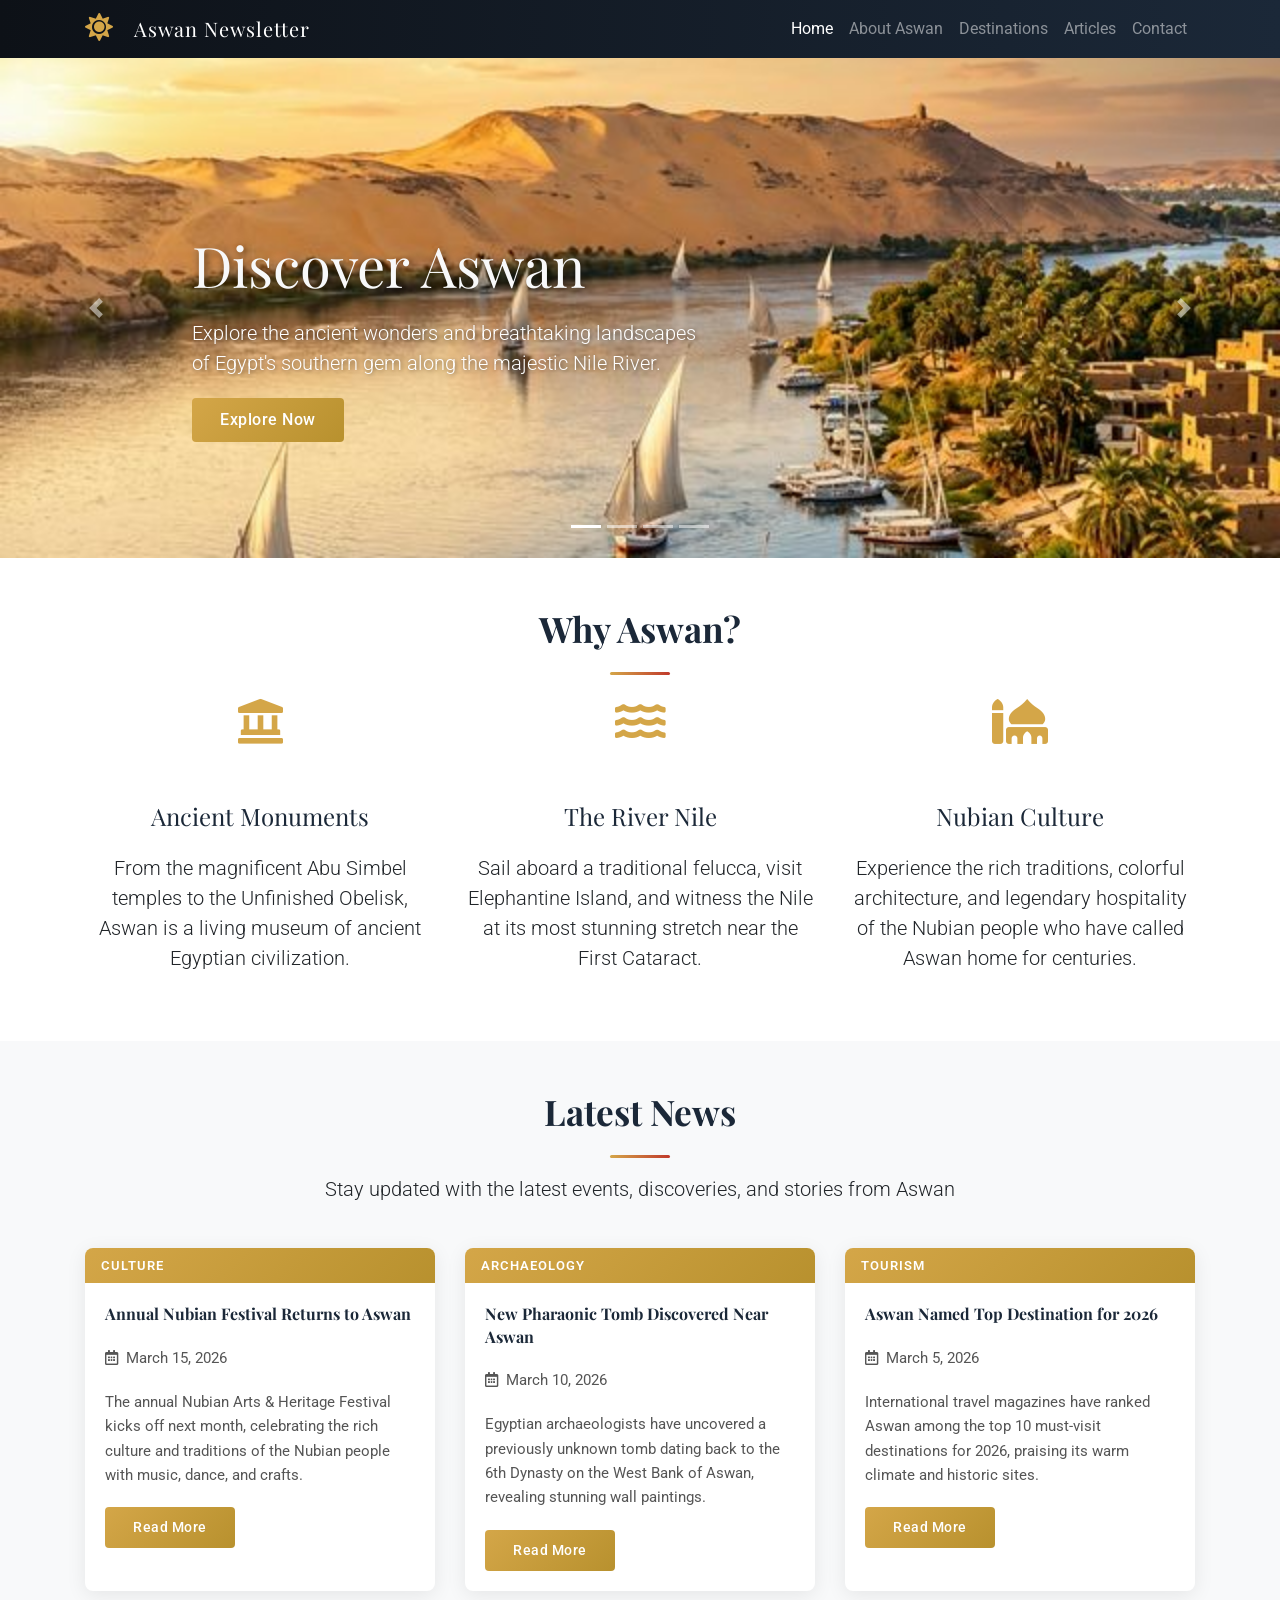
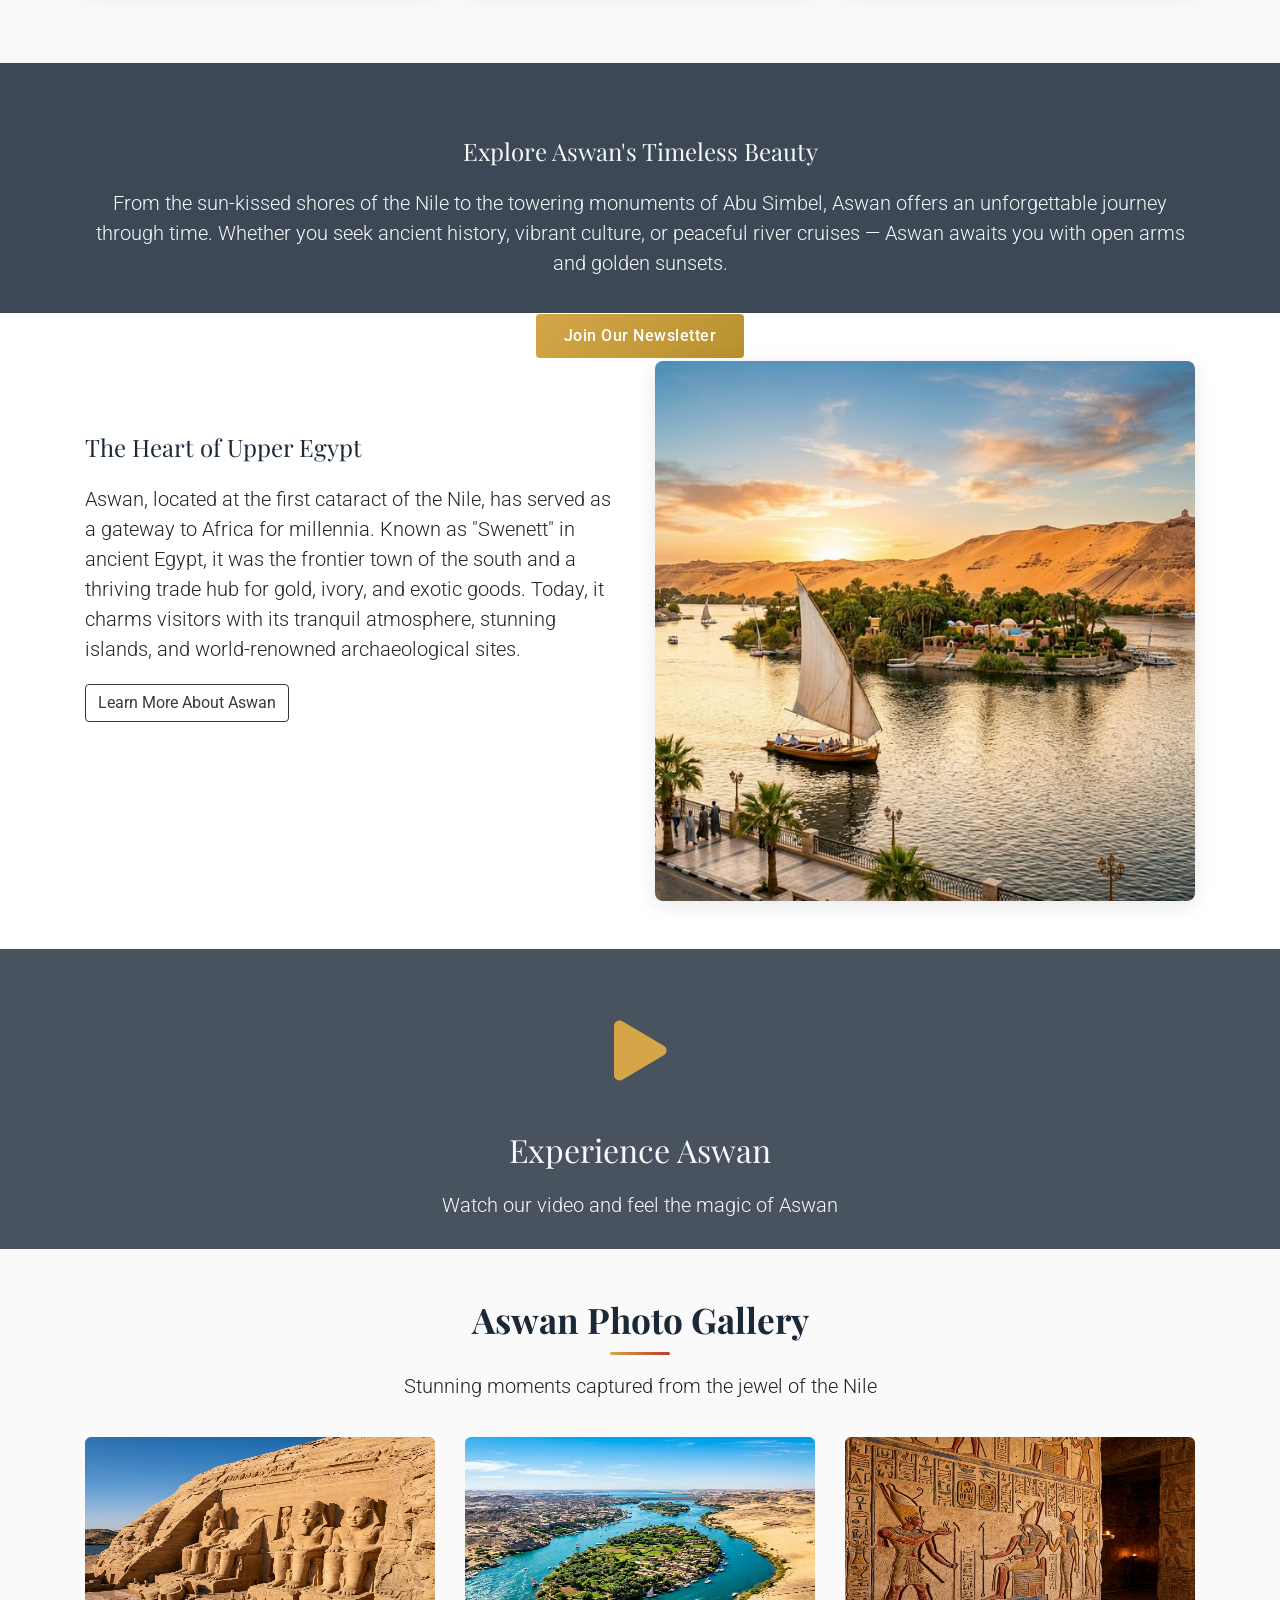
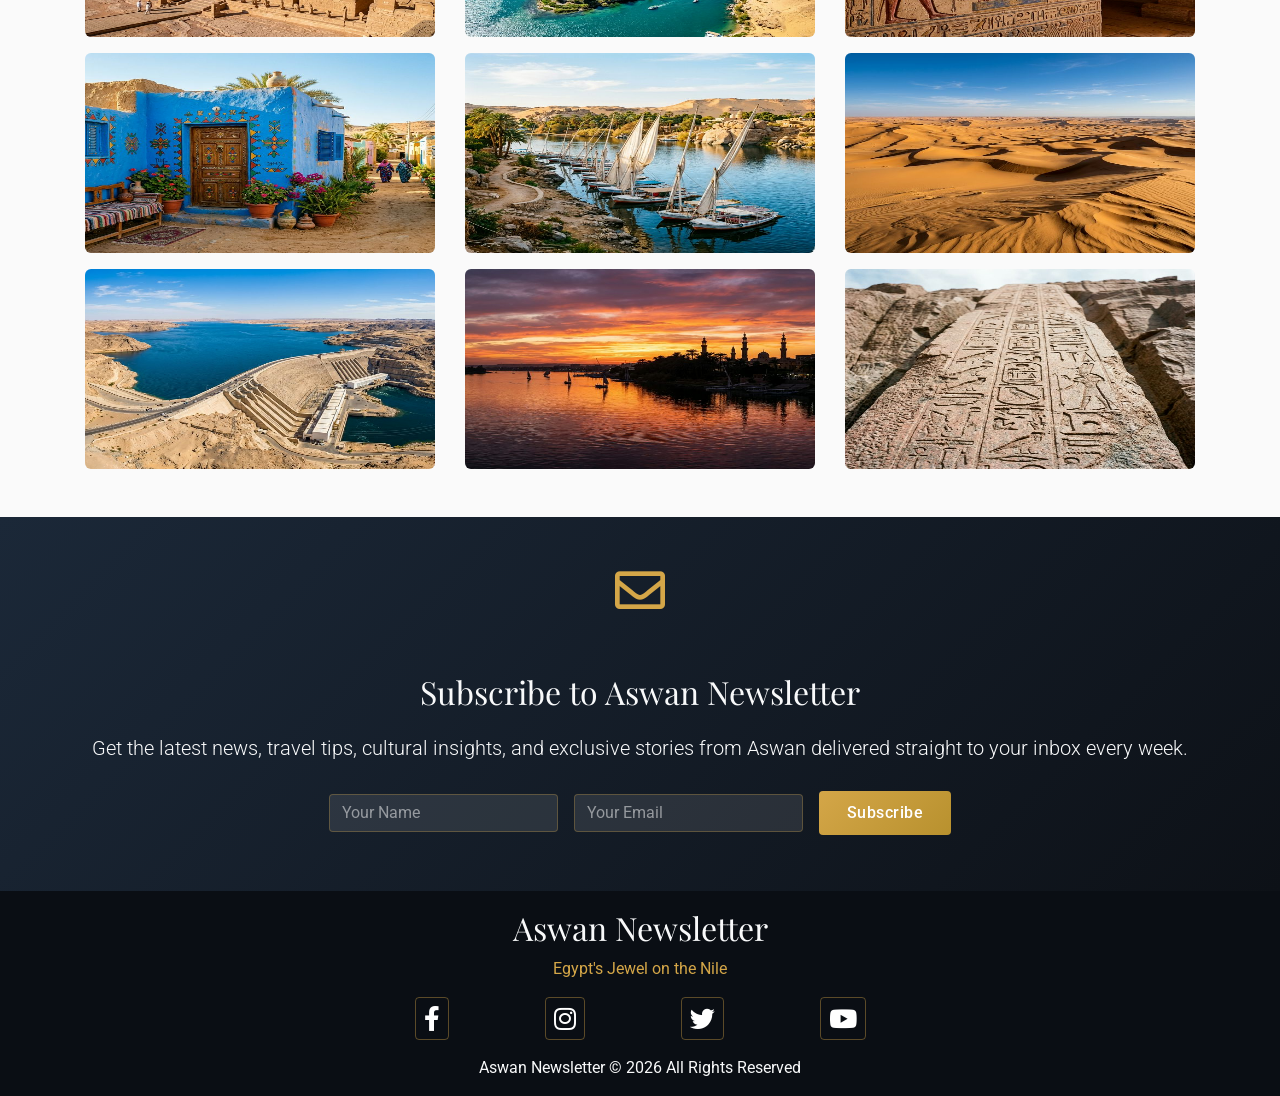
==== index.html @ 7e3fa42f "first commit" ====
<!DOCTYPE html>
<html lang="en">
<head>
	
	<meta charset="utf-8">
	<meta name="viewport" content="width=device-width, initial-scale=1.0">
	<meta name="description" content="Aswan Newsletter - Discover the beauty, culture, history and latest news from Aswan, Egypt's jewel on the Nile.">
	<link rel="shortcut icon" type="image/x-icon" href="img/favicon.png">
	<link rel="stylesheet" type="text/css" href="css/bootstrap.min.css">
	<link rel="stylesheet" type="text/css" href="css/main.css">
	<link rel="stylesheet" type="text/css" href="css/uikit.min.css"> 
	<link rel="stylesheet" type="text/css" href="css/fontawesome/css/all.css">
	<link href="https://fonts.googleapis.com/css2?family=Playfair+Display:wght@400;700&family=Roboto:wght@300;400;500;700&display=swap" rel="stylesheet">
	<title>Aswan Newsletter - Discover Egypt's Jewel on the Nile</title>
</head>
<body>

	<!-- Navbar Section Start -->
	<nav class="navbar navbar-dark navbar-expand-lg" uk-sticky="top:100; animation: uk-animation-slide-top; bottom: #sticky-on-scroll-up">
		<div class="container">
			<a href="index.html" class="navbar-brand">
				<i class="fas fa-sun mr-2" style="color: #D4A648; font-size: 28px;"></i>
				<div class="ml-2 p-0 d-inline webT">Aswan Newsletter</div>
			</a>
			<button class="navbar-toggler navbar-toggler-right" data-toggle="collapse" data-target="#navBar">
				<span class="navbar-toggler-icon"></span>
			</button>
			<div class="collapse navbar-collapse" id="navBar">
				<ul class="navbar-nav  ml-auto ">

					<li class="nav-item active">
						<a class="nav-link " href="index.html">Home</a>
					</li>
					<li class="nav-item">
						<a class="nav-link" href="about.html">About Aswan</a>
					</li>
					<li class="nav-item">
						<a class="nav-link" href="services.html">Destinations</a>
					</li>
					<li class="nav-item">
						<a class="nav-link" href="blog.html">Articles</a>
					</li>
					<li class="nav-item">
						<a class="nav-link" href="contact.html">Contact</a>
					</li>
				</ul>
			</div>
		</div>
	</nav>
	<!-- Nav Section End -->

	<!-- Slider Section Start -->
	<section id="slider" class="bg-dark"> 
		<div id="myCarousel" class="carousel slide" data-ride="carousel">
			<ol class="carousel-indicators">
				<li class="active" data-slide-to="0" data-target="#myCarousel"></li>
				<li data-target="#myCarousel" data-slide-to="1"></li>
				<li data-target="#myCarousel" data-slide-to="2"></li>
				<li data-target="#myCarousel" data-slide-to="3"></li>
			</ol>
			<div class="carousel-inner" role="listbox">
				<div class="carousel-item crs-img-1 active">
					<div class="container">
						<div class="carousel-caption pb-5 mb-5 text-left">
							<h2 class="display-4 text-light">Discover Aswan</h2>
							<p class="lead">
								Explore the ancient wonders and breathtaking landscapes<br>of Egypt's southern gem along the majestic Nile River.
							</p>
							<a href="#latest-news" class="btn btn-aswan">Explore Now</a>
						</div>
					</div>
				</div>
				<div class="carousel-item crs-img-2">
					<div class="container">
						<div class="carousel-caption mb-5 text-center">
							<h2 class="display-4 text-light">Philae Temple</h2>
							<p>
								Uncover the mysteries of the Temple of Isis, a UNESCO World Heritage Site rescued from the rising waters of the Nile.
							</p>
							<a href="#latest-news" class="btn btn-aswan-outline">Read More</a>
						</div>
					</div>
				</div>
				<div class="carousel-item crs-img-3">
					<div class="container">
						<div class="carousel-caption pb-5 mb-5 text-right">
							<h2 class="display-4 text-light">Nubian Heritage</h2>
							<p>
								Immerse yourself in the vibrant colors and warm hospitality<br>of Aswan's legendary Nubian villages.
							</p>
							<a href="#latest-news" class="btn btn-aswan">Discover More</a>
						</div>
					</div>
				</div>
				<div class="carousel-item crs-img-4">
					<div class="container">
						<div class="carousel-caption pb-5 mb-5 text-left">
							<h2 class="display-4 text-light">Nile Sunsets</h2>
							<p>
								Experience the golden sunsets over the Nile — a timeless<br>spectacle that has inspired travelers for millennia.
							</p>
							<a href="#subscribe" class="btn btn-aswan-outline">Subscribe Now</a>
						</div>
					</div>
				</div>
			</div>
			<a href="#myCarousel" class="carousel-control-prev" data-slide="prev">
				<span class="carousel-control-prev-icon"></span>
			</a>
			<a href="#myCarousel" class="carousel-control-next" data-slide="next">
				<span class="carousel-control-next-icon"></span>
			</a>
		</div>		
	</section>
	<!-- Slider Section End -->

	<!-- Showcase Section Start -->
	<section id="showcase">
		<div class="container">
			<div class="row py-5 text-center">
				<div class="col-12 mb-4">
					<h2 class="section-title">Why Aswan?</h2>
					<div class="title-underline"></div>
				</div>
				<div class="col-lg-4 col-md-4">
					<i class="fas fa-landmark mb-3"></i>
					<h3>Ancient Monuments</h3>
					<p class="lead mt-2">From the magnificent Abu Simbel temples to the Unfinished Obelisk, Aswan is a living museum of ancient Egyptian civilization.</p>
				</div>
				<div class="col-lg-4 col-md-4">
					<i class="fas fa-water mb-3"></i>
					<h3>The River Nile</h3>
					<p class="lead mt-2">Sail aboard a traditional felucca, visit Elephantine Island, and witness the Nile at its most stunning stretch near the First Cataract.</p>
				</div>
				<div class="col-lg-4 col-md-4">
					<i class="fas fa-mosque mb-3"></i>
					<h3>Nubian Culture</h3>
					<p class="lead mt-2">Experience the rich traditions, colorful architecture, and legendary hospitality of the Nubian people who have called Aswan home for centuries.</p>
				</div>
			</div>
		</div>
	</section>
	<!-- Showcase Section End -->

	<!-- Latest News Section Start -->
	<section id="latest-news" class="py-5 bg-light">
		<div class="container">
			<div class="row text-center mb-4">
				<div class="col">
					<h2 class="section-title">Latest News</h2>
					<div class="title-underline"></div>
					<p class="lead mt-3">Stay updated with the latest events, discoveries, and stories from Aswan</p>
				</div>
			</div>
			<div class="row">
				<div class="col-lg-4 col-md-6 mb-4">
					<div class="news-card">
						<div class="news-card-badge">Culture</div>
						<div class="news-card-body">
							<h5>Annual Nubian Festival Returns to Aswan</h5>
							<p class="news-date"><i class="far fa-calendar-alt mr-2"></i>March 15, 2026</p>
							<p>The annual Nubian Arts & Heritage Festival kicks off next month, celebrating the rich culture and traditions of the Nubian people with music, dance, and crafts.</p>
							<a href="#" class="btn btn-sm btn-aswan">Read More</a>
						</div>
					</div>
				</div>
				<div class="col-lg-4 col-md-6 mb-4">
					<div class="news-card">
						<div class="news-card-badge">Archaeology</div>
						<div class="news-card-body">
							<h5>New Pharaonic Tomb Discovered Near Aswan</h5>
							<p class="news-date"><i class="far fa-calendar-alt mr-2"></i>March 10, 2026</p>
							<p>Egyptian archaeologists have uncovered a previously unknown tomb dating back to the 6th Dynasty on the West Bank of Aswan, revealing stunning wall paintings.</p>
							<a href="#" class="btn btn-sm btn-aswan">Read More</a>
						</div>
					</div>
				</div>
				<div class="col-lg-4 col-md-6 mb-4">
					<div class="news-card">
						<div class="news-card-badge">Tourism</div>
						<div class="news-card-body">
							<h5>Aswan Named Top Destination for 2026</h5>
							<p class="news-date"><i class="far fa-calendar-alt mr-2"></i>March 5, 2026</p>
							<p>International travel magazines have ranked Aswan among the top 10 must-visit destinations for 2026, praising its warm climate and historic sites.</p>
							<a href="#" class="btn btn-sm btn-aswan">Read More</a>
						</div>
					</div>
				</div>
			</div>
		</div>
	</section>
	<!-- Latest News Section End -->

	<!-- Get Started Section Start -->
	<section id="get-started" class="text-center py-5 text-light">
		<div class="inner-overlay">
			<div class="container">
				<div class="row">
					<div class="col mt-5 pt-4 gC">
						<h3 class="text-light">Explore Aswan's Timeless Beauty</h3>
						<p class="lead">
							From the sun-kissed shores of the Nile to the towering monuments of Abu Simbel, Aswan offers an unforgettable journey through time. Whether you seek ancient history, vibrant culture, or peaceful river cruises — Aswan awaits you with open arms and golden sunsets.
						</p>
						<a href="#subscribe" class="btn btn-aswan mt-3">Join Our Newsletter</a>
					</div>
				</div>
			</div>
		</div>
	</section>
	<!-- Get Started Section End -->

	<!-- Info Section Start -->
	<section id="info" class="py-5">
		<div class="container">
			<div class="row">
				<div class="col-lg-6 col-md-6 col-sm-6 justify-content-center text-left infoS">
					<h3>The Heart of Upper Egypt</h3>
					<p class="lead">
						Aswan, located at the first cataract of the Nile, has served as a gateway to Africa for millennia. Known as "Swenett" in ancient Egypt, it was the frontier town of the south and a thriving trade hub for gold, ivory, and exotic goods. Today, it charms visitors with its tranquil atmosphere, stunning islands, and world-renowned archaeological sites.
					</p>
					<a href="about.html" class="btn btn-outline-dark">Learn More About Aswan</a>
				</div>
				<div class="col-lg-6 col-md-6 col-sm-6 align-self-center">
					<img src="img/info.jpg" class="img-fluid" alt="Aswan on the Nile">
				</div>
			</div>
		</div>
	</section>
	<!-- Info Section End -->

	<!-- Video Section Start -->
	<section id="video" class="text-center text-light">
		<div class="video-overlay">
			<div class="container">
				<div class="row">
					<div class="col mt-5 pt-4">
						<div uk-lightbox>
							<a href="https://youtu.be/uVqv7vIKOwM">
								<i class="fas fa-play"></i>
							</a>
						</div>
						<h2 class=" mt-5 text-light">Experience Aswan</h2>
						<p class="lead">Watch our video and feel the magic of Aswan</p>
					</div>
				</div>
			</div>
		</div>
	</section>
	<!-- Video Section End -->

	<!-- Gallery Section Start -->
	<section id="gallery" class="py-5" uk-lightbox>
		<div class="container">
			<div class="row text-center">
				<div class="col">
					<h2 class="section-title mb-0">Aswan Photo Gallery</h2>
					<div class="title-underline"></div>
					<p class="lead mt-3">Stunning moments captured from the jewel of the Nile</p>
				</div>
			</div>
			<div class="row mt-3">
				<div class="col-lg-4 col-md-4 col-sm-4">
					<a href="img/gallery1.jpg">
						<img src="img/gallery1.jpg" class="img-fluid" alt="Aswan Scenery">
					</a>
				</div>
				<div class="col-lg-4 col-md-4 col-sm-4">
					<a href="img/gallery2.jpg">
						<img src="img/gallery2.jpg" class="img-fluid" alt="Nile River View">
					</a>
				</div>
				<div class="col-lg-4 col-md-4 col-sm-4">
					<a href="img/gallery3.jpg">
						<img src="img/gallery3.jpg" class="img-fluid" alt="Temple Ruins">
					</a>
				</div>
			</div>
			<div class="row mt-3">
				<div class="col-lg-4 col-md-4 col-sm-4">
					<a href="img/gallery4.jpg">
						<img src="img/gallery4.jpg" class="img-fluid" alt="Nubian Village">
					</a>
				</div>
				<div class="col-lg-4 col-md-4 col-sm-4">
					<a href="img/gallery5.jpg">
						<img src="img/gallery5.jpg" class="img-fluid" alt="Felucca Boats">
					</a>
				</div>
				<div class="col-lg-4 col-md-4 col-sm-4">
					<a href="img/gallery6.jpg">
						<img src="img/gallery6.jpg" class="img-fluid" alt="Aswan Desert">
					</a>
				</div>
			</div>
			<div class="row mt-3">
				<div class="col-lg-4 col-md-4 col-sm-4">
					<a href="img/gallery7.jpg">
						<img src="img/gallery7.jpg" class="img-fluid" alt="High Dam View">
					</a>
				</div>
				<div class="col-lg-4 col-md-4 col-sm-4">
					<a href="img/gallery8.jpg">
						<img src="img/gallery8.jpg" class="img-fluid" alt="Sunset on the Nile">
					</a>
				</div>
				<div class="col-lg-4 col-md-4 col-sm-4">
					<a href="img/gallery9.jpg">
						<img src="img/gallery9.jpg" class="img-fluid" alt="Ancient Inscriptions">
					</a>
				</div>
			</div>
		</div>
	</section>
	<!-- Gallery Section End -->

	<!-- Subscribe Section Start -->
	<section id="subscribe" class="text-center py-5 text-light">
		<div class="container">
			<div class="row">
				<div class="col">
					<i class="far fa-envelope subscribe-icon mb-3"></i>
					<h2 class="text-light">Subscribe to Aswan Newsletter</h2>
					<p class="lead">
						Get the latest news, travel tips, cultural insights, and exclusive stories from Aswan delivered straight to your inbox every week.
					</p>
					<form class="form-inline justify-content-center ">
						<input type="text" placeholder="Your Name" class="form-control m-2" id="subscribe-name">
						<input type="email" placeholder="Your Email" class="form-control m-2" id="subscribe-email">
						<input type="submit" value="Subscribe" class="btn btn-aswan m-2" id="subscribe-btn">
					</form>
				</div>
			</div>
		</div>
	</section>
	<!-- Subscribe Section End -->

	<!-- Footer Section Start -->
	<footer id="footer" class="py-3 text-center text-light">
		<div class="container">
			<div class="row">
				<div class="col">
					<h2 class="display-5 mb-0 text-light">Aswan Newsletter</h2>
					<p class="mt-2 mb-0" style="color: #D4A648;">Egypt's Jewel on the Nile</p>
					<div class="d-flex flex-row justify-content-center p-3">
						<div class="px-5">
							<a href="#">
								<i class="fab fa-facebook-f"></i>
							</a>
						</div>
						<div class="px-5">
							<a href="#">
								<i class="fab fa-instagram"></i>
							</a>
						</div>
						<div class="px-5">
							<a href="#">
								<i class="fab fa-twitter"></i>
							</a>
						</div>
						<div class="px-5">
							<a href="#">
								<i class="fab fa-youtube"></i>
							</a>
						</div>
					</div>
				</div>
			</div>
			<div class="row">
				<div class="col">
					Aswan Newsletter © 2026 All Rights Reserved
				</div>
			</div>
		</div>
	</footer>

	<script type="text/javascript" src="js/jquery-slim.min.js"></script>
	<script type="text/javascript" src="js/popper.min.js"></script>
	<script type="text/javascript" src="js/bootstrap.min.js"></script>
	<script type="text/javascript" src="js/uikit.min.js"></script>
	<script type="text/javascript" src="js/uikit-icons.min.js"></script>

	<!-- Toast Notification Styles -->
	<style>
		.toast-container { position: fixed; top: 20px; right: 20px; z-index: 9999; }
		.toast-msg { padding: 15px 25px; border-radius: 8px; color: #fff; margin-bottom: 10px; font-weight: 500; animation: slideIn 0.3s ease; box-shadow: 0 4px 15px rgba(0,0,0,0.2); max-width: 400px; }
		.toast-success { background: linear-gradient(135deg, #27AE60, #1e8449); }
		.toast-error { background: linear-gradient(135deg, #C0392B, #96281B); }
		@keyframes slideIn { from { transform: translateX(100%); opacity: 0; } to { transform: translateX(0); opacity: 1; } }
	</style>
	<div class="toast-container" id="toast-container"></div>

	<!-- Subscribe Form AJAX -->
	<script>
		function showToast(message, type) {
			var container = document.getElementById('toast-container');
			var toast = document.createElement('div');
			toast.className = 'toast-msg toast-' + type;
			toast.textContent = message;
			container.appendChild(toast);
			setTimeout(function() { toast.remove(); }, 4000);
		}

		var subscribeForm = document.querySelector('#subscribe form');
		if (subscribeForm) {
			subscribeForm.addEventListener('submit', function(e) {
				e.preventDefault();

				var name = document.getElementById('subscribe-name').value.trim();
				var email = document.getElementById('subscribe-email').value.trim();

				if (!name || !email) {
					showToast('Please fill in both name and email.', 'error');
					return;
				}

				var btn = document.getElementById('subscribe-btn');
				btn.disabled = true;
				btn.value = 'Subscribing...';

				fetch('api/subscribe.php', {
					method: 'POST',
					headers: { 'Content-Type': 'application/json' },
					body: JSON.stringify({ name: name, email: email })
				})
				.then(function(r) { return r.json(); })
				.then(function(data) {
					if (data.success) {
						showToast(data.message, 'success');
						subscribeForm.reset();
					} else {
						showToast(data.message, 'error');
					}
				})
				.catch(function() {
					showToast('Connection error. Please try again.', 'error');
				})
				.finally(function() {
					btn.disabled = false;
					btn.value = 'Subscribe';
				});
			});
		}
	</script>
</body>
</html>
---- css/main.css ----
html{
	scroll-behavior: smooth;
}
body{
	font-family: 'Roboto', sans-serif;
}

/* ===== Aswan Theme Colors ===== */
/* Primary: #D4A648 (Gold), Secondary: #1B2838 (Deep Navy), Accent: #C0392B (Red) */

.section-title {
	font-family: 'Playfair Display', serif;
	font-size: 2.2rem;
	color: #1B2838;
	font-weight: 700;
}
.title-underline {
	width: 60px;
	height: 3px;
	background: linear-gradient(90deg, #D4A648, #C0392B);
	margin: 10px auto 0;
	border-radius: 2px;
}

/* Buttons */
.btn-aswan {
	background: linear-gradient(135deg, #D4A648, #b8912e);
	color: #fff;
	border: none;
	padding: 10px 28px;
	border-radius: 4px;
	font-weight: 500;
	letter-spacing: 0.5px;
	transition: all 0.3s ease;
}
.btn-aswan:hover {
	background: linear-gradient(135deg, #b8912e, #9a7a26);
	color: #fff;
	transform: translateY(-2px);
	box-shadow: 0 4px 15px rgba(212,166,72,0.4);
}
.btn-aswan-outline {
	border: 2px solid #D4A648;
	color: #D4A648;
	padding: 10px 28px;
	border-radius: 4px;
	font-weight: 500;
	letter-spacing: 0.5px;
	background: transparent;
	transition: all 0.3s ease;
}
.btn-aswan-outline:hover {
	background: #D4A648;
	color: #fff;
	transform: translateY(-2px);
	box-shadow: 0 4px 15px rgba(212,166,72,0.4);
	text-decoration: none;
}

/* Navbar */
.navbar {
	background: linear-gradient(90deg, #0d1117, #1B2838);
}
.navbar-nav  li a:hover {
	color:#D4A648 !important;
}
.navbar .webT{
	font-size: 20px;
	font-family: 'Playfair Display', serif;
	letter-spacing: 1px;
}

/*Slider*/
.carousel-item{
	height: 500px;
}
.crs-img-1{
	background: url('../img/slider-img1.jpg');
	background-size: cover;
	background-position: center;
	width:100%;
}
.crs-img-2{
	background: url('../img/slider-img2.jpg');
	background-size: cover;
	background-position: center;
	width:100%;
}
.crs-img-3{
	background: url('../img/slider-img3.jpg');
	background-size: cover;
	background-position: center;
	width:100%;
}
.crs-img-4{
	background: url('../img/slider-img4.jpg');
	background-size: cover;
	background-position: center;
	width:100%;
}
.carousel-caption h2 {
	font-family: 'Playfair Display', serif;
	text-shadow: 2px 2px 8px rgba(0,0,0,0.6);
}
.carousel-caption p {
	text-shadow: 1px 1px 4px rgba(0,0,0,0.5);
}

/*Showcase*/
#showcase .fas{
	font-size:45px;
	color: #D4A648;
}
#showcase h3 {
	font-family: 'Playfair Display', serif;
	color: #1B2838;
}

/* News Cards */
.news-card {
	background: #fff;
	border-radius: 8px;
	overflow: hidden;
	box-shadow: 0 4px 20px rgba(0,0,0,0.08);
	transition: transform 0.3s ease, box-shadow 0.3s ease;
	height: 100%;
}
.news-card:hover {
	transform: translateY(-5px);
	box-shadow: 0 8px 30px rgba(0,0,0,0.15);
}
.news-card-badge {
	background: linear-gradient(135deg, #D4A648, #b8912e);
	color: #fff;
	padding: 8px 16px;
	font-size: 0.8rem;
	font-weight: 600;
	text-transform: uppercase;
	letter-spacing: 1px;
}
.news-card-body {
	padding: 20px;
}
.news-card-body h5 {
	font-family: 'Playfair Display', serif;
	color: #1B2838;
	font-weight: 700;
	margin-bottom: 8px;
}
.news-date {
	font-size: 0.85rem;
	color: #999;
	margin-bottom: 10px;
}
.news-card-body p {
	color: #555;
	font-size: 0.95rem;
	line-height: 1.6;
}

/*Get Started*/
#get-started{
	background:url('../img/showcase2.jpg');
	background-attachment: fixed;
	background-size: cover;
	position: relative;
	background-repeat: no-repeat;
	min-height: 250px;
}
#get-started .inner-overlay{
	background:rgba(27, 40, 56, 0.85);
	position: absolute;
	top: 0;
	left: 0;
	height: 100%;
	width: 100%
}
#get-started h3 {
	font-family: 'Playfair Display', serif;
}

/*Info */
#info .infoS{
	margin-top:70px;
}
#info h3 {
	font-family: 'Playfair Display', serif;
	color: #1B2838;
}
#info img{
	border-radius: 8px;
	box-shadow: 0 4px 20px rgba(0,0,0,0.1);
}

/*Video*/
#video{
	position: relative;
	background:url('../img/video.jpg');
	background-size: cover;
	background-attachment: fixed;
	background-repeat: no-repeat;
	min-height: 300px;

}
#video .video-overlay{
	position: absolute;
	min-height: 300px;
	top: 0;
	left: 0;
	width: 100%;
	background: rgba(27, 40, 56, 0.8);
}
#video .fas{
	color: #D4A648;
	font-size: 60px;
	transition: transform 0.3s ease, color 0.3s ease;
}
#video .fas:hover {
	color: #fff;
	transform: scale(1.2);
}
#video h2 {
	font-family: 'Playfair Display', serif;
}

/*Gallery*/
#gallery {
	background: #fafafa;
}
#gallery .section-title {
	color: #1B2838;
}
#gallery img{
	max-height: 200px;
	width: 100%;
	border-radius: 6px;
	transition: transform 0.3s ease, box-shadow 0.3s ease;
}
#gallery img:hover {
	transform: scale(1.03);
	box-shadow: 0 6px 20px rgba(0,0,0,0.15);
}

/* Subscribe */
#subscribe {
	background: linear-gradient(135deg, #1B2838, #0d1117);
}
.subscribe-icon {
	font-size: 50px;
	color: #D4A648;
}
#subscribe h2 {
	font-family: 'Playfair Display', serif;
}
#subscribe .form-control {
	border: 1px solid rgba(212,166,72,0.3);
	background: rgba(255,255,255,0.1);
	color: #fff;
	border-radius: 4px;
}
#subscribe .form-control::placeholder {
	color: rgba(255,255,255,0.5);
}
#subscribe .form-control:focus {
	border-color: #D4A648;
	box-shadow: 0 0 0 0.2rem rgba(212,166,72,0.25);
	background: rgba(255,255,255,0.15);
	color: #fff;
}

/*Footer*/
#footer{
	background: #0a0e14;
}
#footer h2 {
	font-family: 'Playfair Display', serif;
}
#footer .fab{
	font-size:25px;
	color:#fff;
	border: 1px solid rgba(212,166,72,0.4);
	padding: 8px;
	border-radius: 4px;
	transition: all 0.3s ease;
}
#footer .fab:hover{
	color: #D4A648;
	border-color: #D4A648;
	transform: translateY(-3px);
}

/*About Page*/

/*About Section*/
#about{
	background:url('../img/about/back.jpg');
	background-attachment: fixed;
	background-size: cover;
	background-repeat: no-repeat;
	min-height: 300px;
	position: relative;
}
#about .inner-overlay, #services .inner-overlay, #blog .inner-overlay ,
#contact .inner-overlay{
	background:rgba(27, 40, 56, 0.8);
	position: absolute;
	top: 0;
	left: 0;
	width: 100%;
	min-height: 300px;
}
#about-services .fas{
	font-size:50px;
}

/*Services Section*/
/*Services Header*/
#services{
	background:url('../img/slider-img4.jpg');
	background-attachment: fixed;
	background-size: cover;
	background-repeat: no-repeat;
	min-height: 300px;
	position: relative;
}

#services-faq{
	height: 400px;
}
#services-faq .card{
	cursor: pointer;
}
#blog{
	background:url('../img/video.jpg');
	background-attachment: fixed;
	background-size: cover;
	background-repeat: no-repeat;
	min-height: 300px;
	position: relative;
}
#blog-post img{
	height: 200px;
	width: 100%;
}
#contact{
	background:url('../img/gallery7.jpg');
	background-attachment: fixed;
	background-size: cover;
	background-repeat: no-repeat;
	min-height: 300px;
	position: relative;
}


@media (max-width: 991px){
	#info .infoS{
		margin-top:0px;
	}
	#gallery img{
		height: 120px;
	}
}
@media(max-width:767px){

	#get-started .gC{
		margin-top: 0 !important;
	}
	#info p{
		font-size: 15px;
		margin-top: 0;
	}
	#info h3{
		font-size: 20px;
		margin-bottom: 5px;
	}
	#about-services .card {
		margin: 5px 0;
	}
	#services-faq h5{
		font-size: 13px;
	}
	#services-faq p{
		font-size: 10px;
	}
	#services-table .text-center.display-4 {
		font-size: 30px;
	}
}

@media(max-width: 575px){
	#showcase .col-lg-4.col-md-4{
		width: 60%;
		margin: 0 auto;
	}
	#showcase h3{
		margin: 0;
	}
	#info .infoS{
		width: 70%;
		margin: 0 auto;
		margin-bottom:25px;
	}
	#gallery img{
		width: 80%;
		height: 200px;
	}

	#gallery .col-lg-4.col-md-4.col-sm-4{
		width: 80%;
		height: 200px;
		margin: 5px auto;
		margin-left: 50px;
	}

	#services-faq{
		height: 600px;
	}
}
@media(max-width: 420px){
	.navbar .navbar-brand {
		width: 75%;
	}
	#myCarousel .display-4    {
		font-size: 45px !important;
	}
	#showcase .lead{
		font-size: 16px ;
	}
	#get-started  .lead{
		font-size: 16px ;
		margin-top: 0;
	}
	#get-started  h3{
		margin-bottom: 0;
	}
	#gallery .col-lg-4.col-md-4.col-sm-4{
		width: 100%;
		height: 200px;
		margin: 5px auto;
		margin-left: 50px;
	}	
}
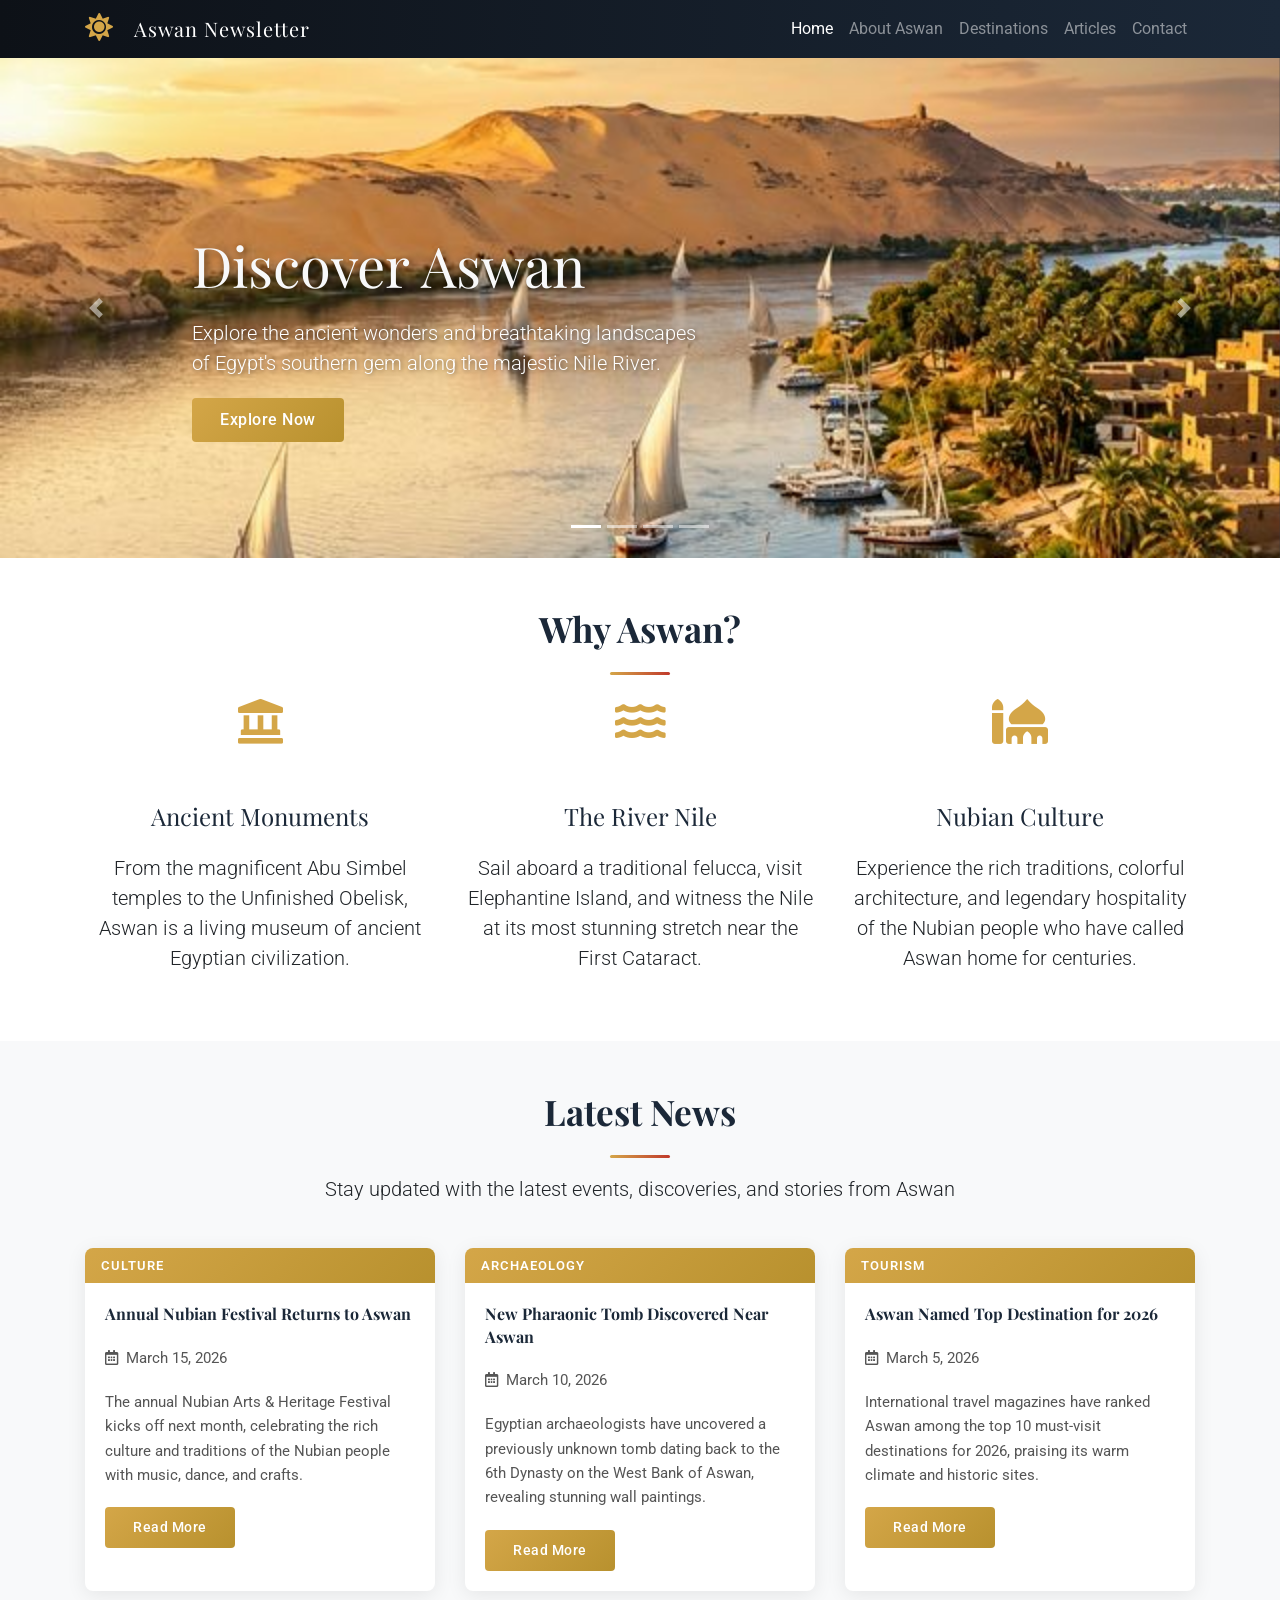
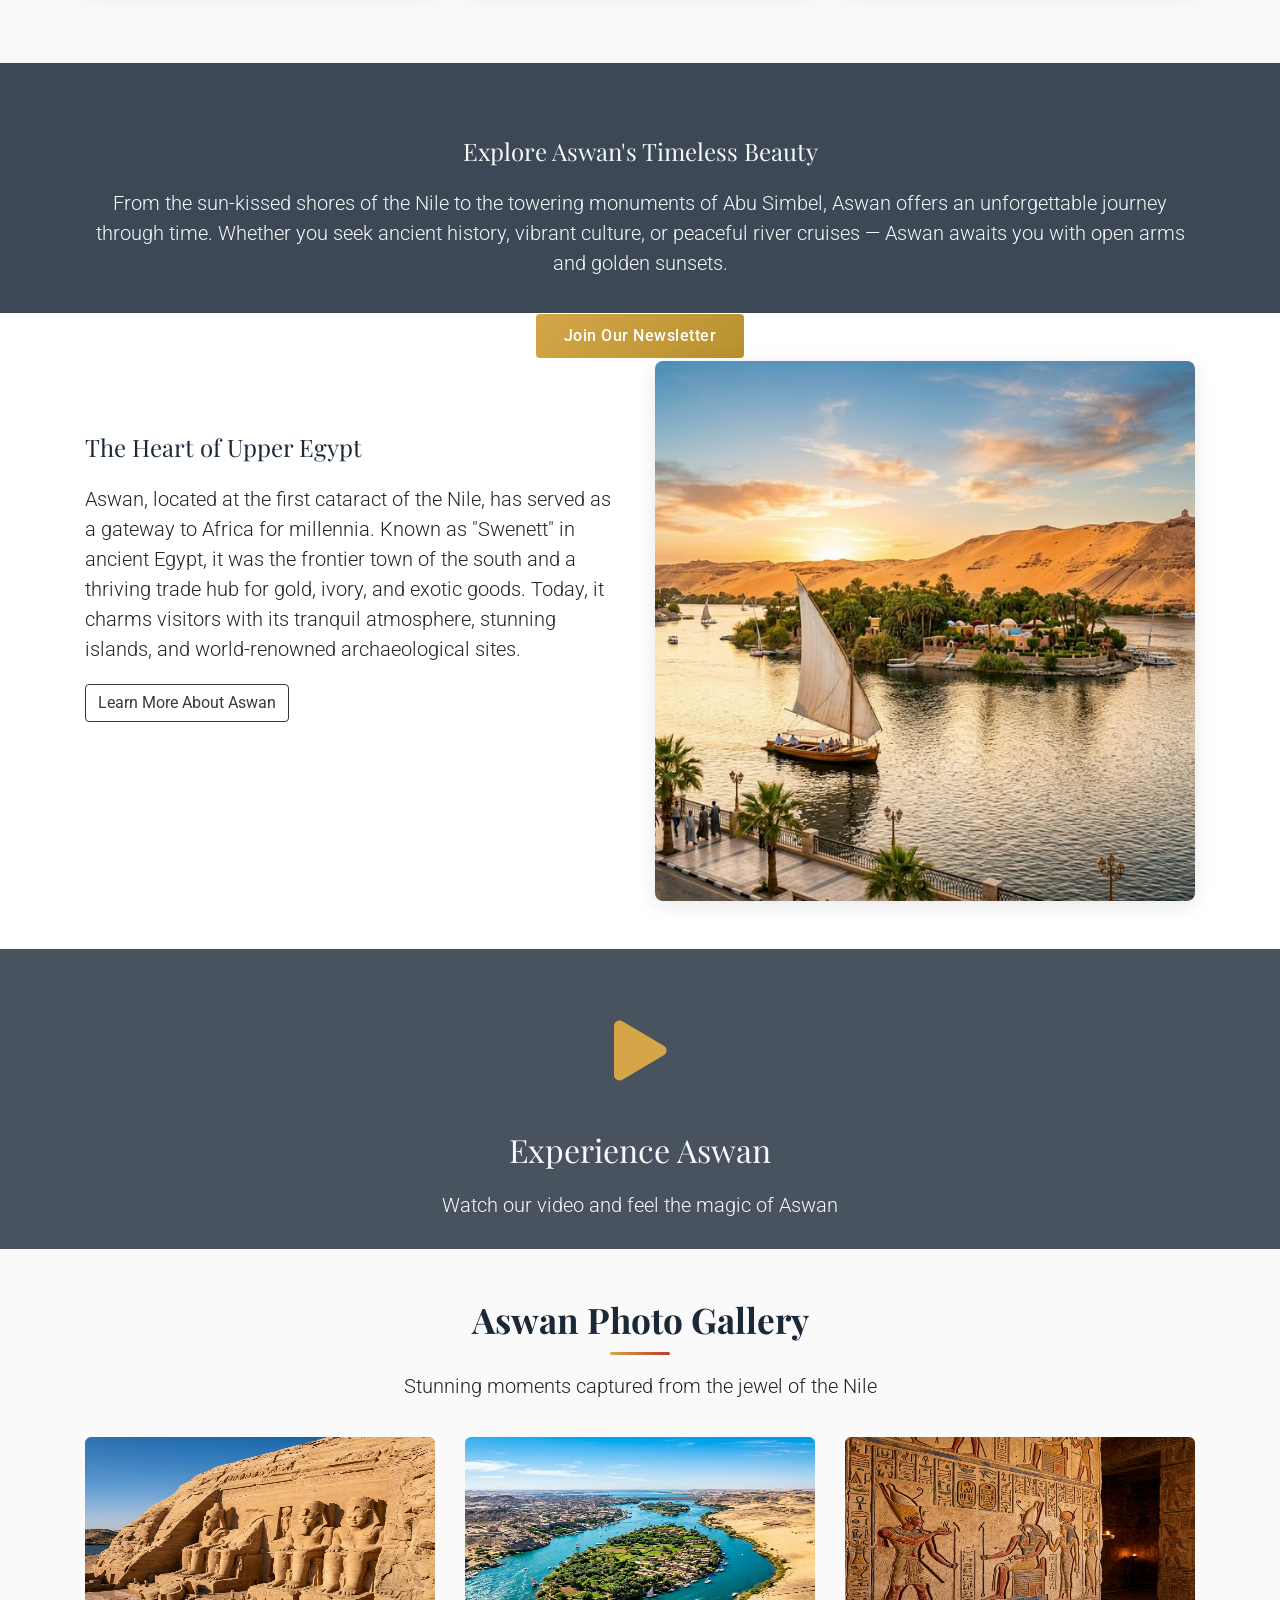
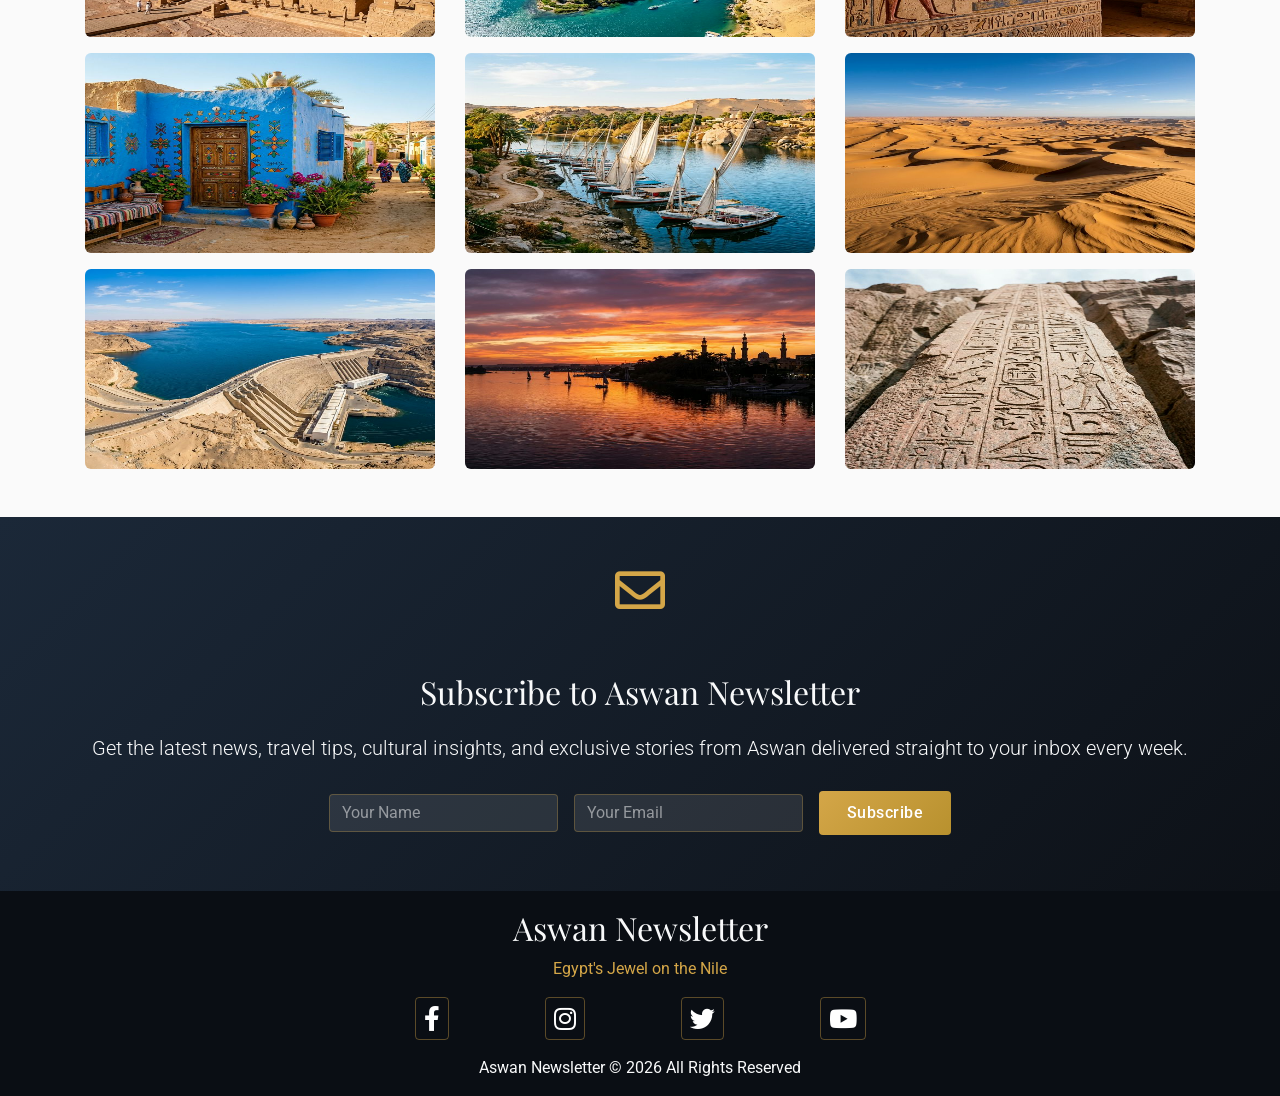
==== commit 6f0fef35: "Split frontend/backend: update API URLs to point to EC2" ====
--- a/index.html
+++ b/index.html
@@ -417,7 +417,7 @@
 				btn.disabled = true;
 				btn.value = 'Subscribing...';
 
-				fetch('api/subscribe.php', {
+				fetch('http://3.71.35.137/api/subscribe.php', {
 					method: 'POST',
 					headers: { 'Content-Type': 'application/json' },
 					body: JSON.stringify({ name: name, email: email })
